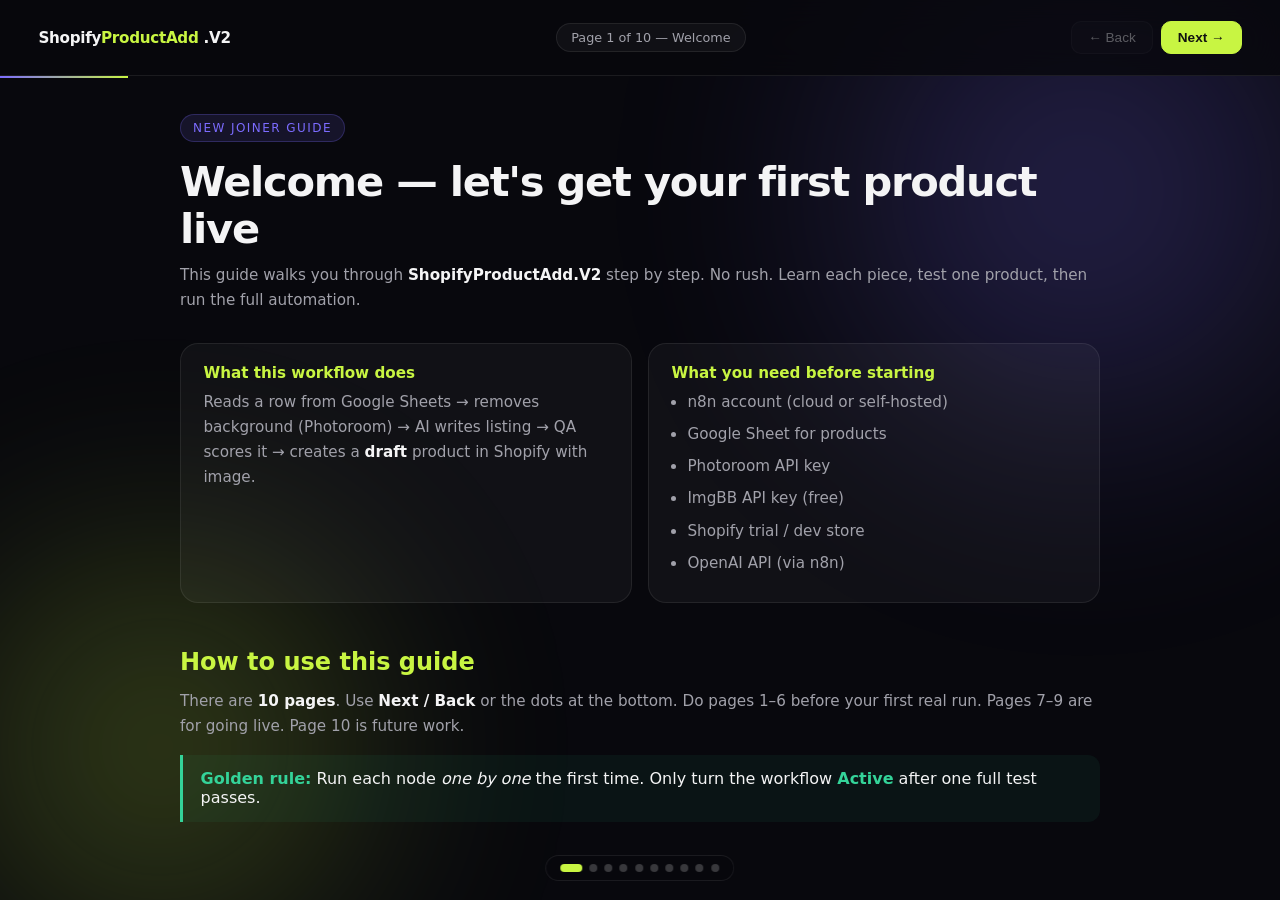
==== docs/n8n-onboarding-guide.html @ 2338f3da "Add multi-page HTML onboarding guide for n8n workflow new joiners 10-page interactive guide: sheet s" ====
<!DOCTYPE html>
<html lang="en">
<head>
  <meta charset="UTF-8">
  <meta name="viewport" content="width=device-width, initial-scale=1.0">
  <title>ShopifyProductAdd.V2 — New Joiner Guide</title>
  <style>
    :root {
      --bg: #08080d;
      --card: rgba(255,255,255,0.04);
      --card-hover: rgba(255,255,255,0.07);
      --text: #f4f4f5;
      --muted: #a1a1aa;
      --accent: #c8f542;
      --accent2: #7c6cff;
      --accent3: #ff6b9d;
      --warn: #fbbf24;
      --ok: #34d399;
      --err: #f87171;
      --border: rgba(255,255,255,0.08);
      --radius: 18px;
      --font: system-ui, -apple-system, "Segoe UI", Roboto, sans-serif;
      --nav-h: 76px;
      --ease: cubic-bezier(0.22, 1, 0.36, 1);
      --slide-dur: 0.55s;
    }
    *, *::before, *::after { box-sizing: border-box; margin: 0; padding: 0; }
    html { scroll-behavior: smooth; }
    body {
      font-family: var(--font);
      background: var(--bg);
      color: var(--text);
      overflow: hidden;
      height: 100vh;
      -webkit-font-smoothing: antialiased;
    }
    .bg-glow {
      position: fixed; inset: 0; pointer-events: none; z-index: 0;
    }
    .bg-glow::before, .bg-glow::after {
      content: ""; position: absolute; border-radius: 50%;
      filter: blur(110px); opacity: 0.32;
      animation: float 20s ease-in-out infinite;
    }
    .bg-glow::before {
      width: 55vw; height: 55vw; top: -18%; right: -12%;
      background: radial-gradient(circle, var(--accent2), transparent 70%);
    }
    .bg-glow::after {
      width: 45vw; height: 45vw; bottom: -15%; left: -10%;
      background: radial-gradient(circle, var(--accent), transparent 70%);
      animation-delay: -8s;
    }
    @keyframes float {
      0%, 100% { transform: translate(0, 0) scale(1); }
      50% { transform: translate(3%, -4%) scale(1.05); }
    }
    nav.top {
      position: fixed; top: 0; left: 0; right: 0; height: var(--nav-h);
      display: flex; align-items: center; justify-content: space-between;
      padding: 0 clamp(1rem, 3vw, 2.5rem);
      background: rgba(8,8,13,0.82);
      backdrop-filter: blur(16px);
      border-bottom: 1px solid var(--border);
      z-index: 100;
    }
    .logo { font-weight: 700; font-size: 0.95rem; letter-spacing: -0.02em; }
    .logo span { color: var(--accent); }
    .page-indicator {
      font-size: 0.8rem; color: var(--muted);
      background: var(--card); padding: 0.4rem 0.9rem;
      border-radius: 999px; border: 1px solid var(--border);
    }
    .nav-btns { display: flex; gap: 0.5rem; }
    .nav-btns button {
      background: var(--card); border: 1px solid var(--border);
      color: var(--text); padding: 0.5rem 1rem; border-radius: 10px;
      cursor: pointer; font-size: 0.85rem; transition: 0.2s var(--ease);
    }
    .nav-btns button:hover { background: var(--card-hover); border-color: rgba(255,255,255,0.15); }
    .nav-btns button.primary { background: var(--accent); color: #111; border-color: var(--accent); font-weight: 600; }
    .nav-btns button:disabled { opacity: 0.35; cursor: not-allowed; }

    .slides-wrap {
      position: relative; height: 100vh; padding-top: var(--nav-h);
      z-index: 1;
    }
    .slide {
      position: absolute; inset: var(--nav-h) 0 0 0;
      padding: clamp(1.2rem, 3vw, 3rem);
      overflow-y: auto;
      opacity: 0; visibility: hidden;
      transform: translateX(40px);
      transition: opacity var(--slide-dur) var(--ease),
                  transform var(--slide-dur) var(--ease),
                  visibility var(--slide-dur);
    }
    .slide.active {
      opacity: 1; visibility: visible; transform: translateX(0);
    }
    .slide.exit-left { transform: translateX(-40px); }

    .slide-inner { max-width: 920px; margin: 0 auto; }
    h1 {
      font-size: clamp(1.8rem, 4vw, 2.6rem);
      letter-spacing: -0.03em; line-height: 1.15;
      margin-bottom: 0.6rem;
      animation: fadeUp 0.7s var(--ease) both;
    }
    h2 {
      font-size: clamp(1.2rem, 2.5vw, 1.5rem);
      color: var(--accent); margin: 1.8rem 0 0.8rem;
      animation: fadeUp 0.7s var(--ease) 0.1s both;
    }
    h3 { font-size: 1rem; margin: 1.2rem 0 0.5rem; color: var(--text); }
    p, li { line-height: 1.65; color: var(--muted); font-size: 0.95rem; }
    p { margin-bottom: 0.9rem; animation: fadeUp 0.7s var(--ease) 0.15s both; }
    ul, ol { margin: 0.5rem 0 1rem 1.4rem; }
    li { margin-bottom: 0.45rem; animation: fadeUp 0.6s var(--ease) both; }
    li:nth-child(2) { animation-delay: 0.05s; }
    li:nth-child(3) { animation-delay: 0.1s; }
    li:nth-child(4) { animation-delay: 0.15s; }
    li:nth-child(5) { animation-delay: 0.2s; }
    @keyframes fadeUp {
      from { opacity: 0; transform: translateY(16px); }
      to { opacity: 1; transform: translateY(0); }
    }

    .hero-tag {
      display: inline-block; font-size: 0.75rem; text-transform: uppercase;
      letter-spacing: 0.12em; color: var(--accent2);
      background: rgba(124,108,255,0.12); padding: 0.35rem 0.75rem;
      border-radius: 999px; margin-bottom: 1rem;
      border: 1px solid rgba(124,108,255,0.25);
    }
    .card {
      background: var(--card); border: 1px solid var(--border);
      border-radius: var(--radius); padding: 1.2rem 1.4rem;
      margin: 1rem 0; transition: 0.25s var(--ease);
    }
    .card:hover { background: var(--card-hover); border-color: rgba(255,255,255,0.12); }
    .card h3 { margin-top: 0; color: var(--accent); font-size: 0.95rem; }
    .grid-2 { display: grid; grid-template-columns: repeat(auto-fit, minmax(260px, 1fr)); gap: 1rem; }
    .grid-4 { display: grid; grid-template-columns: repeat(auto-fit, minmax(200px, 1fr)); gap: 1rem; }

    .step-num {
      width: 36px; height: 36px; border-radius: 10px;
      background: linear-gradient(135deg, var(--accent2), var(--accent3));
      display: flex; align-items: center; justify-content: center;
      font-weight: 700; font-size: 0.9rem; color: #fff; margin-bottom: 0.6rem;
    }
    .badge {
      display: inline-block; font-size: 0.72rem; font-weight: 600;
      padding: 0.2rem 0.55rem; border-radius: 6px; margin-right: 0.35rem;
    }
    .badge-ok { background: rgba(52,211,153,0.15); color: var(--ok); }
    .badge-warn { background: rgba(251,191,36,0.15); color: var(--warn); }
    .badge-err { background: rgba(248,113,113,0.15); color: var(--err); }
    .badge-info { background: rgba(124,108,255,0.15); color: var(--accent2); }

    code {
      font-family: ui-monospace, "Cascadia Code", monospace;
      font-size: 0.82rem; background: rgba(0,0,0,0.35);
      padding: 0.15rem 0.45rem; border-radius: 6px;
      color: #e4e4e7; word-break: break-all;
    }
    pre {
      background: rgba(0,0,0,0.4); border: 1px solid var(--border);
      border-radius: 12px; padding: 1rem; overflow-x: auto;
      font-size: 0.8rem; line-height: 1.5; color: #d4d4d8;
      margin: 0.8rem 0;
    }
    table {
      width: 100%; border-collapse: collapse; font-size: 0.85rem;
      margin: 1rem 0;
    }
    th, td {
      text-align: left; padding: 0.65rem 0.8rem;
      border-bottom: 1px solid var(--border);
    }
    th { color: var(--text); font-weight: 600; }
    td { color: var(--muted); }

    .flow {
      display: flex; flex-wrap: wrap; align-items: center; gap: 0.4rem;
      margin: 1rem 0; font-size: 0.8rem;
    }
    .flow span {
      background: var(--card); border: 1px solid var(--border);
      padding: 0.4rem 0.7rem; border-radius: 8px; color: var(--text);
    }
    .flow .arrow { color: var(--accent); font-weight: bold; }

    .dots {
      position: fixed; bottom: 1.2rem; left: 50%; transform: translateX(-50%);
      display: flex; gap: 0.45rem; z-index: 100;
      background: rgba(8,8,13,0.85); padding: 0.5rem 0.9rem;
      border-radius: 999px; border: 1px solid var(--border);
      backdrop-filter: blur(12px);
    }
    .dot {
      width: 8px; height: 8px; border-radius: 50%;
      background: rgba(255,255,255,0.2); cursor: pointer;
      transition: 0.25s var(--ease);
    }
    .dot.active { background: var(--accent); width: 22px; border-radius: 4px; }

    .callout {
      border-left: 3px solid var(--warn);
      background: rgba(251,191,36,0.06);
      padding: 0.9rem 1.1rem; border-radius: 0 12px 12px 0;
      margin: 1rem 0;
    }
    .callout strong { color: var(--warn); }
    .callout-ok { border-color: var(--ok); background: rgba(52,211,153,0.06); }
    .callout-ok strong { color: var(--ok); }

    .progress-bar {
      position: fixed; top: var(--nav-h); left: 0; height: 2px;
      background: linear-gradient(90deg, var(--accent2), var(--accent));
      transition: width 0.4s var(--ease); z-index: 101;
    }

    @media (max-width: 640px) {
      .nav-btns button { padding: 0.45rem 0.7rem; font-size: 0.78rem; }
      .page-indicator { display: none; }
    }
  </style>
</head>
<body>
  <div class="bg-glow"></div>
  <div class="progress-bar" id="progressBar"></div>

  <nav class="top">
    <div class="logo">Shopify<span>ProductAdd</span> .V2</div>
    <div class="page-indicator" id="pageLabel">Page 1 of 10</div>
    <div class="nav-btns">
      <button id="prevBtn" disabled>← Back</button>
      <button id="nextBtn" class="primary">Next →</button>
    </div>
  </nav>

  <div class="slides-wrap">

    <!-- PAGE 1: Welcome -->
    <section class="slide active" data-title="Welcome">
      <div class="slide-inner">
        <div class="hero-tag">New joiner guide</div>
        <h1>Welcome — let's get your first product live</h1>
        <p>This guide walks you through <strong style="color:var(--text)">ShopifyProductAdd.V2</strong> step by step. No rush. Learn each piece, test one product, then run the full automation.</p>

        <div class="grid-2">
          <div class="card">
            <h3>What this workflow does</h3>
            <p style="margin:0">Reads a row from Google Sheets → removes background (Photoroom) → AI writes listing → QA scores it → creates a <strong style="color:var(--text)">draft</strong> product in Shopify with image.</p>
          </div>
          <div class="card">
            <h3>What you need before starting</h3>
            <ul style="margin:0.5rem 0 0 1rem">
              <li>n8n account (cloud or self-hosted)</li>
              <li>Google Sheet for products</li>
              <li>Photoroom API key</li>
              <li>ImgBB API key (free)</li>
              <li>Shopify trial / dev store</li>
              <li>OpenAI API (via n8n)</li>
            </ul>
          </div>
        </div>

        <h2>How to use this guide</h2>
        <p>There are <strong style="color:var(--text)">10 pages</strong>. Use <strong style="color:var(--text)">Next / Back</strong> or the dots at the bottom. Do pages 1–6 before your first real run. Pages 7–9 are for going live. Page 10 is future work.</p>

        <div class="callout callout-ok">
          <strong>Golden rule:</strong> Run each node <em>one by one</em> the first time. Only turn the workflow <strong>Active</strong> after one full test passes.
        </div>
      </div>
    </section>

    <!-- PAGE 2: Download files & Shopify template -->
    <section class="slide" data-title="Downloads">
      <div class="slide-inner">
        <div class="hero-tag">Page 2 — Get your files</div>
        <h1>Download what you need first</h1>
        <p>Before touching n8n, grab these from the repo and Shopify.</p>

        <h2>From this repo (GitHub)</h2>
        <table>
          <tr><th>File</th><th>Why</th></tr>
          <tr><td><code>ShopifyProductAdd.V2.json</code></td><td>The n8n workflow — import this</td></tr>
          <tr><td><code>sheet-input-template.csv</code></td><td>Example headers + one test row</td></tr>
          <tr><td><code>docs/SHEET-COLUMNS-AND-BATCH-GUIDE.md</code></td><td>Column reference (optional read)</td></tr>
        </table>

        <h2>Shopify built-in product CSV template</h2>
        <ol>
          <li>Log in to your <strong style="color:var(--text)">Shopify Admin</strong> (trial store is fine).</li>
          <li>Go to <strong style="color:var(--text)">Products</strong> → click <strong style="color:var(--text)">Import</strong>.</li>
          <li>Click <strong style="color:var(--text)">Download CSV template</strong> — Shopify gives you their full export format with every column.</li>
          <li>Open that CSV in <strong style="color:var(--text)">Google Sheets</strong> (File → Import → Upload).</li>
          <li>Rename the tab to <code>product_template</code> — the workflow expects this name.</li>
        </ol>

        <div class="callout">
          <strong>Do not delete columns blindly.</strong> Shopify's template has 40+ columns. Most are for shipping, tax, Google Shopping, variants. Our workflow only uses a handful. <strong>Hide</strong> what you don't need — don't delete unless you're sure.
        </div>
      </div>
    </section>

    <!-- PAGE 3: Google Sheet setup -->
    <section class="slide" data-title="Google Sheet">
      <div class="slide-inner">
        <div class="hero-tag">Page 3 — Sheet setup</div>
        <h1>Set up your Google Sheet</h1>
        <p>Row 1 = headers. Row 2+ = your products. The workflow triggers when you enter or change <strong style="color:var(--text)">Price</strong>.</p>

        <h2>Columns you MUST keep (do not delete)</h2>
        <table>
          <tr><th>Column</th><th>You type?</th><th>Notes</th></tr>
          <tr><td>SKU</td><td>Yes</td><td>Unique per product — workflow finds rows by SKU</td></tr>
          <tr><td>Product image URL</td><td>Yes</td><td>Public image link (lazcdn, etc.)</td></tr>
          <tr><td>Description</td><td>Yes</td><td>Raw facts — AI must not invent specs</td></tr>
          <tr><td>Price</td><td>Yes</td><td><strong>Trigger column</strong> — enter last when testing</td></tr>
          <tr><td>Title</td><td>Optional</td><td>AI overwrites with better title</td></tr>
          <tr><td>Vendor</td><td>Recommended</td><td>Brand name</td></tr>
          <tr><td>Product category</td><td>Recommended</td><td>Plain text: <code>Casual Wear</code> — never <code>=Casual Wear</code></td></tr>
          <tr><td>Inventory quantity</td><td>Optional</td><td>Stock count</td></tr>
          <tr><td>Status</td><td>Optional</td><td>Use <code>draft</code></td></tr>
          <tr><td>QA Status</td><td>Workflow</td><td>Add header if missing — PASS / FAIL</td></tr>
          <tr><td>AI Score</td><td>Workflow</td><td>Add header if missing — 0–100</td></tr>
          <tr><td>Generated Image URL</td><td>Workflow</td><td>ImgBB link after processing</td></tr>
          <tr><td>Shopify Image URL</td><td>Workflow</td><td>cdn.shopify.com link</td></tr>
          <tr><td>Shopify Product URL</td><td>Workflow</td><td>Your store product page</td></tr>
          <tr><td>URL handle</td><td>Workflow</td><td>Product slug</td></tr>
          <tr><td>Tags, SEO title, SEO description, Image alt text</td><td>Workflow</td><td>AI writes these</td></tr>
        </table>

        <h2>Hide unused columns (recommended)</h2>
        <ol>
          <li>Select columns you don't use (Google Shopping, Option2/3, Barcode, Compare-at price, etc.).</li>
          <li>Right-click → <strong style="color:var(--text)">Hide column</strong>.</li>
          <li>Your data stays safe. Sheet looks clean. You can unhide anytime.</li>
        </ol>

        <div class="callout callout-ok">
          <strong>Why hide instead of delete?</strong> If you ever re-export from Shopify, those columns come back anyway. Hiding is safer and keeps compatibility.
        </div>

        <h2>First test row (row 2)</h2>
        <pre>SKU: TEST-001
Description: Men's royal blue casual shirt. Cotton blend. Long sleeve.
Product image URL: https://...(your public image link)
Vendor: TestBrand
Product category: Men > Shirts > Casual
Inventory quantity: 10
Status: draft
Price: (leave empty until you're ready to trigger)</pre>
      </div>
    </section>

    <!-- PAGE 4: 4-step credentials -->
    <section class="slide" data-title="4 Credentials">
      <div class="slide-inner">
        <div class="hero-tag">Page 4 — Connect everything</div>
        <h1>4-step credential setup</h1>
        <p>Do these in order. Each takes about 5–10 minutes. You only do this once (re-do after re-importing the workflow JSON).</p>

        <div class="grid-2">
          <div class="card">
            <div class="step-num">1</div>
            <h3>Google Sheets</h3>
            <ol>
              <li>n8n → <strong style="color:var(--text)">Credentials</strong> → New → Google Sheets OAuth2</li>
              <li>Sign in with the Google account that owns the sheet</li>
              <li>Open <strong style="color:var(--text)">Google Sheets Trigger</strong> node → select your credential</li>
              <li>Pick document <code>product_template</code> and sheet tab</li>
              <li>Trigger column: <strong style="color:var(--text)">Price</strong></li>
              <li>Reconnect same credential on all <strong style="color:var(--text)">Update row in sheet</strong> nodes</li>
            </ol>
          </div>

          <div class="card">
            <div class="step-num">2</div>
            <h3>Photoroom (background removal)</h3>
            <ol>
              <li>Get API key from <a href="https://www.photoroom.com/api" style="color:var(--accent2)">photoroom.com/api</a></li>
              <li>n8n → Credentials → <strong style="color:var(--text)">Header Auth</strong></li>
              <li>Header name: <code>x-api-key</code> → Value: your key</li>
              <li>Open <strong style="color:var(--text)">HTTP Request</strong> (Photoroom node) → attach credential</li>
            </ol>
          </div>

          <div class="card">
            <div class="step-num">3</div>
            <h3>ImgBB (image hosting)</h3>
            <ol>
              <li>Free key at <a href="https://api.imgbb.com/" style="color:var(--accent2)">api.imgbb.com</a></li>
              <li>Open <strong style="color:var(--text)">HTTP Request1</strong> node</li>
              <li>Query parameter <code>key</code> → replace <code>REPLACE_IMGBB_KEY</code></li>
              <li><strong style="color:var(--warn)">Important:</strong> Re-import resets this — fix every time you import JSON</li>
            </ol>
          </div>

          <div class="card">
            <div class="step-num">4</div>
            <h3>Shopify (trial store)</h3>
            <ol>
              <li>Create free trial at <a href="https://www.shopify.com/uk/free-trial" style="color:var(--accent2)">shopify.com</a></li>
              <li>Admin → Settings → Apps → Develop apps → Create app</li>
              <li>Scopes: <code>read_products</code>, <code>write_products</code>, <code>read_inventory</code>, <code>write_inventory</code></li>
              <li>Install app → copy Admin API token OR use OAuth in n8n</li>
              <li>Connect on: <strong style="color:var(--text)">Create a product</strong>, <strong style="color:var(--text)">Upload image to Shopify</strong>, <strong style="color:var(--text)">Update price, SKU and image link</strong></li>
              <li>Change store URL <code>8kqexi-2j</code> to YOUR store slug in HTTP nodes</li>
            </ol>
          </div>
        </div>

        <div class="callout">
          <strong>OpenAI:</strong> Connect on <strong>Analyze image</strong>, <strong>Message a model</strong>, and <strong>Message a model1</strong> (QA). n8n Cloud can use built-in OpenAI credentials.
        </div>
      </div>
    </section>

    <!-- PAGE 5: Import workflow -->
    <section class="slide" data-title="Import">
      <div class="slide-inner">
        <div class="hero-tag">Page 5 — Import workflow</div>
        <h1>Import ShopifyProductAdd.V2 into n8n</h1>
        <ol>
          <li>Download <code>ShopifyProductAdd.V2.json</code> from the repo <strong style="color:var(--text)">main</strong> branch (latest).</li>
          <li>n8n → <strong style="color:var(--text)">Workflows</strong> → <strong style="color:var(--text)">Import from File</strong></li>
          <li>Select the JSON file</li>
          <li>Every node with a red warning needs a credential reconnected</li>
          <li>Fix ImgBB key (step 3 from previous page)</li>
          <li>Fix Shopify store URLs if your store is not <code>8kqexi-2j</code></li>
          <li>Read the yellow <strong style="color:var(--text)">Setup Instructions</strong> sticky note on the canvas</li>
        </ol>

        <h2>Workflow map (high level)</h2>
        <div class="flow">
          <span>Sheet Trigger</span><span class="arrow">→</span>
          <span>Validate</span><span class="arrow">→</span>
          <span>Photoroom</span><span class="arrow">→</span>
          <span>Analyze image</span><span class="arrow">→</span>
          <span>ImgBB</span><span class="arrow">→</span>
          <span>AI Listing</span><span class="arrow">→</span>
          <span>Update sheet</span><span class="arrow">→</span>
          <span>AI QA</span><span class="arrow">→</span>
          <span>IF ≥90?</span>
        </div>
        <div class="flow" style="margin-top:0.5rem">
          <span style="border-color:var(--ok)">TRUE → Shopify create + image + sheet</span>
          <span class="arrow">|</span>
          <span style="border-color:var(--err)">FALSE → Update QA Failed (human review)</span>
        </div>

        <div class="callout callout-ok">
          <strong>Keep workflow Inactive</strong> until you finish the node-by-node test on page 6.
        </div>
      </div>
    </section>

    <!-- PAGE 6: Run one by one -->
    <section class="slide" data-title="Node by node">
      <div class="slide-inner">
        <div class="hero-tag">Page 6 — Learning mode</div>
        <h1>Run each node one by one (first time)</h1>
        <p>This is how you learn the workflow and catch errors early. Use <strong style="color:var(--text)">Execute workflow</strong> from the trigger, or click a node → <strong style="color:var(--text)">Execute previous nodes</strong>.</p>

        <table>
          <tr><th>#</th><th>Node</th><th>What to check</th></tr>
          <tr><td>1</td><td>Google Sheets Trigger</td><td>Pin test data OR enter Price in sheet. SKU + image URL present.</td></tr>
          <tr><td>2</td><td>Code in JavaScript</td><td>Green. <code>validated_sku</code>, <code>validated_image_url</code> in output.</td></tr>
          <tr><td>3</td><td>HTTP Request (Photoroom)</td><td>Binary <code>data</code> output. Image with white background.</td></tr>
          <tr><td>4</td><td>Analyze image</td><td>JSON with <code>verified_facts</code>. Input = Binary, field <code>data</code>.</td></tr>
          <tr><td>5</td><td>Restore image binary</td><td>Passes binary through for ImgBB.</td></tr>
          <tr><td>6</td><td>HTTP Request1 (ImgBB)</td><td><code>data.url</code> = <code>https://i.ibb.co/...</code></td></tr>
          <tr><td>7</td><td>Message a model</td><td>Listing JSON: title, description_html, tags, seo fields.</td></tr>
          <tr><td>8</td><td>Update row in sheet</td><td>Sheet row updated by SKU. Title, Description filled.</td></tr>
          <tr><td>9</td><td>Message a model1 (QA)</td><td><code>quality_score</code> number. Read <code>issues</code> array.</td></tr>
          <tr><td>10</td><td>Update row in sheet2</td><td>AI Score + QA Status (PASS/FAIL) in sheet.</td></tr>
          <tr><td>11</td><td>If</td><td>Score ≥ 90 → top output. Below 90 → bottom (QA Failed).</td></tr>
          <tr><td>12</td><td>Create a product</td><td>Only if PASS. Product ID returned. Status = draft.</td></tr>
          <tr><td>13</td><td>Download ImgBB for Shopify</td><td>Binary file output. Response format = <strong>File</strong>.</td></tr>
          <tr><td>14</td><td>Prepare Shopify image upload</td><td><code>bytes</code> &gt; 0, long <code>attachment</code> string.</td></tr>
          <tr><td>15</td><td>Upload image to Shopify</td><td>JSON body with attachment. Returns <code>image.src</code> on cdn.shopify.com.</td></tr>
          <tr><td>16</td><td>Update row in sheet1</td><td>Shopify URLs written. QA Status = PASS or PASS_NO_IMAGE.</td></tr>
        </table>

        <div class="callout">
          <strong>Tip:</strong> If a node fails, fix it before moving on. Open the node → <strong>Output</strong> tab → read the error. Use browser DevTools console for Code node <code>console.log</code> output.
        </div>
      </div>
    </section>

    <!-- PAGE 7: Run full workflow -->
    <section class="slide" data-title="Full run">
      <div class="slide-inner">
        <div class="hero-tag">Page 7 — Go live (one product)</div>
        <h1>Run the full workflow at once</h1>
        <p>After every node passed individually, you're ready for a real end-to-end run.</p>

        <h2>Step-by-step</h2>
        <ol>
          <li>Fill row 2 in Google Sheet — everything <strong style="color:var(--text)">except Price</strong>.</li>
          <li>In n8n, make sure workflow is still <strong style="color:var(--text)">Inactive</strong> for manual test OR Active for auto trigger.</li>
          <li>Enter <strong style="color:var(--text)">Price</strong> in the sheet (e.g. <code>29.99</code>).</li>
          <li>Wait ~1 minute (trigger polls Price column).</li>
          <li>Watch n8n <strong style="color:var(--text)">Executions</strong> tab — should show full green path.</li>
          <li>Check sheet: QA Status, AI Score, Generated Image URL, Shopify URLs.</li>
          <li>Check Shopify Admin → Products → your draft product with image.</li>
        </ol>

        <h2>When to turn workflow Active</h2>
        <div class="card">
          <p style="margin:0">Toggle <strong style="color:var(--text)">Active</strong> only after <span class="badge badge-ok">one full PASS</span>. Then each Price change on a new row auto-runs the workflow.</p>
        </div>

        <h2>Batch products (later)</h2>
        <p>Add many rows with unique SKUs. Enter Price <strong style="color:var(--text)">one row at a time</strong>. Wait for each run to finish before triggering the next. Safer for credits and debugging.</p>
      </div>
    </section>

    <!-- PAGE 8: Human QA -->
    <section class="slide" data-title="Human QA">
      <div class="slide-inner">
        <div class="hero-tag">Page 8 — Human QA (the part people miss)</div>
        <h1>What happens when QA fails?</h1>
        <p>Not every run creates a Shopify product. That's intentional — it's your safety net.</p>

        <h2>QA Status meanings</h2>
        <table>
          <tr><th>QA Status</th><th>AI Score</th><th>What happened</th><th>Your action</th></tr>
          <tr><td><span class="badge badge-ok">PASS</span></td><td>≥ 90</td><td>Shopify draft created with image</td><td>Review in Shopify, publish when ready</td></tr>
          <tr><td><span class="badge badge-warn">PASS_NO_IMAGE</span></td><td>≥ 90</td><td>Product created but image missing on CDN</td><td>Check Upload image node; re-run or add image manually</td></tr>
          <tr><td><span class="badge badge-err">FAIL</span></td><td>&lt; 90</td><td>No Shopify product. <strong>Update QA Failed</strong> node ran.</td><td><strong>Human review required</strong></td></tr>
        </table>

        <h2>Human QA checklist (when FAIL)</h2>
        <ol>
          <li>Open sheet row — read <strong style="color:var(--text)">AI Score</strong> and check listing columns (Title, Description, SEO fields).</li>
          <li>In n8n, open <strong style="color:var(--text)">Message a model1</strong> output → find <code>issues</code> array. This tells you what the AI flagged.</li>
          <li>Common fixes:
            <ul>
              <li>Description too vague → add real specs (material, fit, size) in sheet Description</li>
              <li>AI invented details → tighten Description to facts only</li>
              <li>Bad image → use a clearer Product image URL</li>
              <li>Wrong category → fix Product category (plain text, no formula errors)</li>
            </ul>
          </li>
          <li>Clear <strong style="color:var(--text)">QA Status</strong> and <strong style="color:var(--text)">AI Score</strong> cells.</li>
          <li>Change <strong style="color:var(--text)">Price</strong> slightly (e.g. 29.99 → 30.00) to re-trigger the whole workflow.</li>
        </ol>

        <div class="callout">
          <strong>Skip logic:</strong> If a row already has <span class="badge badge-ok">PASS</span> and score ≥ 90, the workflow <strong>skips</strong> it — no duplicate Shopify product. Clear QA fields if you need a full re-run.
        </div>

        <h2>Who does human QA?</h2>
        <p>A team member reviews FAIL rows before re-running. This is not automated — someone reads the <code>issues</code>, fixes the sheet, and triggers again. Think of it as your editorial gate before products go to Shopify.</p>
      </div>
    </section>

    <!-- PAGE 9: Debugging -->
    <section class="slide" data-title="Debugging">
      <div class="slide-inner">
        <div class="hero-tag">Page 9 — Debug like a pro</div>
        <h1>Debugging & making the workflow flawless</h1>

        <h2>Common errors & fixes</h2>
        <table>
          <tr><th>Error</th><th>Cause</th><th>Fix</th></tr>
          <tr>
            <td>OpenAI URL timeout</td>
            <td>Analyze image using ImgBB URL</td>
            <td>Input Type = <strong>Binary File</strong>, field <code>data</code> from Photoroom</td>
          </tr>
          <tr>
            <td>422 corrupt image</td>
            <td>Bad base64 or JSON.stringify double encoding</td>
            <td>Use latest JSON. Download node = File format. Upload = JSON object expression</td>
          </tr>
          <tr>
            <td>efbfbd in hex (not valid image)</td>
            <td>Code node downloaded image as UTF-8 text</td>
            <td>Use <strong>Download ImgBB for Shopify</strong> HTTP node (File), not Code download</td>
          </tr>
          <tr>
            <td>Shopify timeout on src URL</td>
            <td>Shopify can't fetch i.ibb.co</td>
            <td>Use attachment upload (Prepare → base64 → Upload JSON)</td>
          </tr>
          <tr>
            <td>Product category #ERROR</td>
            <td>Sheet formula <code>=Casual Wear</code></td>
            <td>Type plain text or <code>="Casual Wear"</code></td>
          </tr>
          <tr>
            <td>Row not updating</td>
            <td>SKU missing or mismatch</td>
            <td>Every row needs unique SKU. Match column = SKU on all sheet nodes</td>
          </tr>
          <tr>
            <td>ImgBB key missing</td>
            <td>Re-import reset placeholder</td>
            <td>Replace <code>REPLACE_IMGBB_KEY</code> in HTTP Request1</td>
          </tr>
        </table>

        <h2>Debug workflow (every time something breaks)</h2>
        <ol>
          <li>n8n → <strong style="color:var(--text)">Executions</strong> → click the failed run</li>
          <li>Find the <span class="badge badge-err">red</span> node — read full error message</li>
          <li>Click node → <strong style="color:var(--text)">Input</strong> tab — was data missing upstream?</li>
          <li>Click node → <strong style="color:var(--text)">Output</strong> tab — what did it actually return?</li>
          <li>For HTTP nodes: check status code, response body</li>
          <li>For Code nodes: add <code>console.log()</code> → open browser DevTools (F12) → Console</li>
          <li>Fix one node → re-run from that point → don't activate until green end-to-end</li>
        </ol>

        <h2>Why Upload uses JSON (not Form-Data)</h2>
        <p>Shopify's <code>images.json</code> API expects JSON: <code>{ "image": { "attachment": "base64..." } }</code>. Form-Data is for ImgBB upload. Different APIs, different body types — both are correct for their step.</p>

        <div class="callout callout-ok">
          <strong>Flawless checklist:</strong>
          All credentials connected → ImgBB key set → one node-by-node PASS → one full run PASS → then Active → one product at a time → human reviews every FAIL.
        </div>
      </div>
    </section>

    <!-- PAGE 10: Future work -->
    <section class="slide" data-title="Future">
      <div class="slide-inner">
        <div class="hero-tag">Page 10 — Future work</div>
        <h1>What's next & roadmap</h1>
        <p>You now have a working V2 pipeline. Here's what the team may add later.</p>

        <div class="grid-2">
          <div class="card">
            <h3>Short term</h3>
            <ul>
              <li>Slack/email alert when QA Status = FAIL</li>
              <li>Human QA dashboard tab in Google Sheet</li>
              <li>Bulk import trigger (schedule + loop all rows)</li>
              <li>Auto-retry failed image upload once</li>
            </ul>
          </div>
          <div class="card">
            <h3>Medium term</h3>
            <ul>
              <li>Multi-variant products (sizes/colours)</li>
              <li>Compare-at price & sale badges</li>
              <li>Google Shopping column mapping</li>
              <li>Collection auto-assign in Shopify</li>
            </ul>
          </div>
          <div class="card">
            <h3>Long term</h3>
            <ul>
              <li>Replace n8n with Node.js + Next.js app</li>
              <li>SQLite cache for images & listings</li>
              <li>AI image generation (no supplier photo needed)</li>
              <li>Full scrape → CSV → Shopify pipeline</li>
            </ul>
          </div>
          <div class="card">
            <h3>Your job as new joiner</h3>
            <ul>
              <li>Get one product to PASS end-to-end</li>
              <li>Document any new errors you hit</li>
              <li>Never delete sheet columns — hide them</li>
              <li>Review every FAIL before re-running</li>
            </ul>
          </div>
        </div>

        <h2>Quick links</h2>
        <table>
          <tr><td><code>ShopifyProductAdd.V2.json</code></td><td>Workflow file — import into n8n</td></tr>
          <tr><td><code>sheet-input-template.csv</code></td><td>Minimal sheet example</td></tr>
          <tr><td><code>docs/N8N-FRESH-START-GUIDE.md</code></td><td>Detailed text reference</td></tr>
          <tr><td><code>docs/SHEET-COLUMNS-AND-BATCH-GUIDE.md</code></td><td>Columns, batch, skip logic</td></tr>
        </table>

        <div class="callout callout-ok" style="margin-top:1.5rem">
          <strong>You're ready.</strong> Go back to Page 4, connect your four credentials, and run your first test product. Good luck!
        </div>
      </div>
    </section>

  </div>

  <div class="dots" id="dots"></div>

  <script>
    const slides = document.querySelectorAll('.slide');
    const total = slides.length;
    let current = 0;
    const prevBtn = document.getElementById('prevBtn');
    const nextBtn = document.getElementById('nextBtn');
    const pageLabel = document.getElementById('pageLabel');
    const progressBar = document.getElementById('progressBar');
    const dotsContainer = document.getElementById('dots');

    slides.forEach((_, i) => {
      const d = document.createElement('div');
      d.className = 'dot' + (i === 0 ? ' active' : '');
      d.title = slides[i].dataset.title || `Page ${i + 1}`;
      d.addEventListener('click', () => goTo(i));
      dotsContainer.appendChild(d);
    });

    function goTo(index) {
      if (index < 0 || index >= total) return;
      const dir = index > current ? 1 : -1;
      slides[current].classList.remove('active');
      if (dir < 0) slides[current].classList.add('exit-left');
      setTimeout(() => slides[current].classList.remove('exit-left'), 50);

      current = index;
      slides[current].classList.add('active');

      prevBtn.disabled = current === 0;
      nextBtn.textContent = current === total - 1 ? 'Done ✓' : 'Next →';
      pageLabel.textContent = `Page ${current + 1} of ${total} — ${slides[current].dataset.title || ''}`;
      progressBar.style.width = `${((current + 1) / total) * 100}%`;

      document.querySelectorAll('.dot').forEach((d, i) => {
        d.classList.toggle('active', i === current);
      });

      slides[current].scrollTop = 0;
    }

    prevBtn.addEventListener('click', () => goTo(current - 1));
    nextBtn.addEventListener('click', () => {
      if (current < total - 1) goTo(current + 1);
    });

    document.addEventListener('keydown', (e) => {
      if (e.key === 'ArrowRight' || e.key === ' ') { e.preventDefault(); if (current < total - 1) goTo(current + 1); }
      if (e.key === 'ArrowLeft') { e.preventDefault(); if (current > 0) goTo(current - 1); }
    });

    goTo(0);
  </script>
</body>
</html>
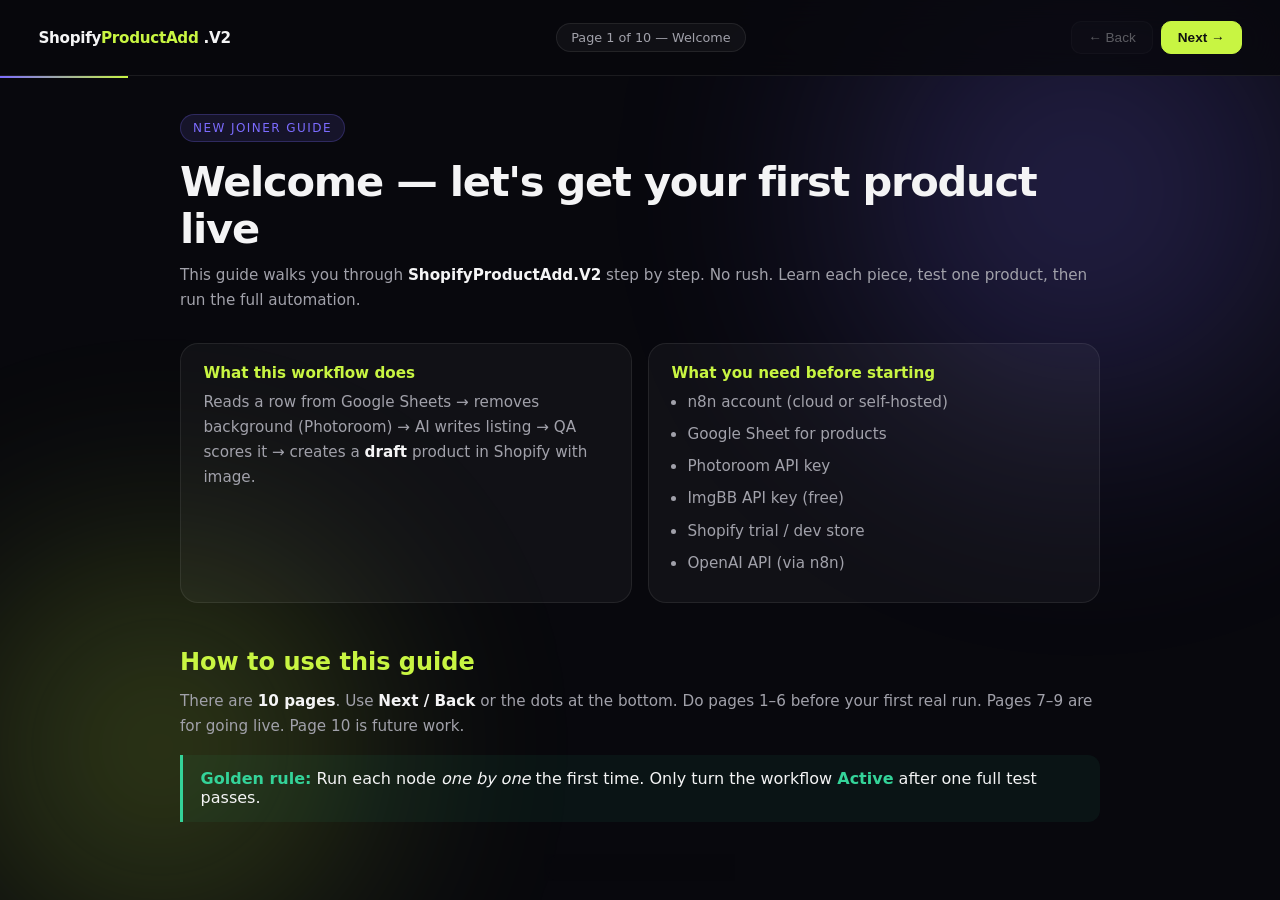
==== commit 02a2844f: "Rename workflow nodes with clear job titles - Message a model → AI write listing - Message a model1 " ====
--- a/docs/n8n-onboarding-guide.html
+++ b/docs/n8n-onboarding-guide.html
@@ -374,7 +374,7 @@
               <li>Open <strong style="color:var(--text)">Google Sheets Trigger</strong> node → select your credential</li>
               <li>Pick document <code>product_template</code> and sheet tab</li>
               <li>Trigger column: <strong style="color:var(--text)">Price</strong></li>
-              <li>Reconnect same credential on all <strong style="color:var(--text)">Update row in sheet</strong> nodes</li>
+              <li>Reconnect same credential on all <strong style="color:var(--text)">Update sheet</strong> nodes (listing, QA score, Shopify URLs, QA failed)</li>
             </ol>
           </div>
 
@@ -385,7 +385,7 @@
               <li>Get API key from <a href="https://www.photoroom.com/api" style="color:var(--accent2)">photoroom.com/api</a></li>
               <li>n8n → Credentials → <strong style="color:var(--text)">Header Auth</strong></li>
               <li>Header name: <code>x-api-key</code> → Value: your key</li>
-              <li>Open <strong style="color:var(--text)">HTTP Request</strong> (Photoroom node) → attach credential</li>
+              <li>Open <strong style="color:var(--text)">Remove background Photoroom</strong> → attach credential</li>
             </ol>
           </div>
 
@@ -394,7 +394,7 @@
             <h3>ImgBB (image hosting)</h3>
             <ol>
               <li>Free key at <a href="https://api.imgbb.com/" style="color:var(--accent2)">api.imgbb.com</a></li>
-              <li>Open <strong style="color:var(--text)">HTTP Request1</strong> node</li>
+              <li>Open <strong style="color:var(--text)">Upload to ImgBB</strong> node</li>
               <li>Query parameter <code>key</code> → replace <code>REPLACE_IMGBB_KEY</code></li>
               <li><strong style="color:var(--warn)">Important:</strong> Re-import resets this — fix every time you import JSON</li>
             </ol>
@@ -408,14 +408,17 @@
               <li>Admin → Settings → Apps → Develop apps → Create app</li>
               <li>Scopes: <code>read_products</code>, <code>write_products</code>, <code>read_inventory</code>, <code>write_inventory</code></li>
               <li>Install app → copy Admin API token OR use OAuth in n8n</li>
-              <li>Connect on: <strong style="color:var(--text)">Create a product</strong>, <strong style="color:var(--text)">Upload image to Shopify</strong>, <strong style="color:var(--text)">Update price, SKU and image link</strong></li>
+              <li>Connect on: <strong style="color:var(--text)">Create a product API</strong>, <strong style="color:var(--text)">Upload image to Shopify</strong>, <strong style="color:var(--text)">Update price, SKU and image link</strong></li>
               <li>Change store URL <code>8kqexi-2j</code> to YOUR store slug in HTTP nodes</li>
             </ol>
           </div>
         </div>
 
         <div class="callout">
-          <strong>OpenAI:</strong> Connect on <strong>Analyze image</strong>, <strong>Message a model</strong>, and <strong>Message a model1</strong> (QA). n8n Cloud can use built-in OpenAI credentials.
+          <strong>OpenAI (3 AI nodes — not “Message a model 2/3”):</strong><br>
+          1. <strong>Analyze image</strong> — vision (what’s in the photo?)<br>
+          2. <strong>AI write listing</strong> — title, description, SEO, tags<br>
+          3. <strong>AI QA score listing</strong> — quality score 0–100 + issues list
         </div>
       </div>
     </section>
@@ -469,21 +472,21 @@
         <table>
           <tr><th>#</th><th>Node</th><th>What to check</th></tr>
           <tr><td>1</td><td>Google Sheets Trigger</td><td>Pin test data OR enter Price in sheet. SKU + image URL present.</td></tr>
-          <tr><td>2</td><td>Code in JavaScript</td><td>Green. <code>validated_sku</code>, <code>validated_image_url</code> in output.</td></tr>
-          <tr><td>3</td><td>HTTP Request (Photoroom)</td><td>Binary <code>data</code> output. Image with white background.</td></tr>
-          <tr><td>4</td><td>Analyze image</td><td>JSON with <code>verified_facts</code>. Input = Binary, field <code>data</code>.</td></tr>
+          <tr><td>2</td><td>Validate sheet row</td><td>Green. <code>validated_sku</code>, <code>validated_image_url</code> in output.</td></tr>
+          <tr><td>3</td><td>Remove background Photoroom</td><td>Binary <code>data</code> output. Image with white background.</td></tr>
+          <tr><td>4</td><td>Analyze image</td><td><strong>AI #1</strong> — vision JSON: color, material, verified_facts.</td></tr>
           <tr><td>5</td><td>Restore image binary</td><td>Passes binary through for ImgBB.</td></tr>
-          <tr><td>6</td><td>HTTP Request1 (ImgBB)</td><td><code>data.url</code> = <code>https://i.ibb.co/...</code></td></tr>
-          <tr><td>7</td><td>Message a model</td><td>Listing JSON: title, description_html, tags, seo fields.</td></tr>
-          <tr><td>8</td><td>Update row in sheet</td><td>Sheet row updated by SKU. Title, Description filled.</td></tr>
-          <tr><td>9</td><td>Message a model1 (QA)</td><td><code>quality_score</code> number. Read <code>issues</code> array.</td></tr>
-          <tr><td>10</td><td>Update row in sheet2</td><td>AI Score + QA Status (PASS/FAIL) in sheet.</td></tr>
-          <tr><td>11</td><td>If</td><td>Score ≥ 90 → top output. Below 90 → bottom (QA Failed).</td></tr>
-          <tr><td>12</td><td>Create a product</td><td>Only if PASS. Product ID returned. Status = draft.</td></tr>
+          <tr><td>6</td><td>Upload to ImgBB</td><td><code>data.url</code> = <code>https://i.ibb.co/...</code></td></tr>
+          <tr><td>7</td><td>AI write listing</td><td><strong>AI #2</strong> — listing JSON: title, description_html, tags, SEO.</td></tr>
+          <tr><td>8</td><td>Update sheet listing</td><td>Writes Title, Description, Tags, SEO to sheet.</td></tr>
+          <tr><td>9</td><td>AI QA score listing</td><td><strong>AI #3</strong> — <code>quality_score</code> + <code>issues</code> array.</td></tr>
+          <tr><td>10</td><td>Update sheet QA score</td><td>AI Score + QA Status (PASS/FAIL) in sheet.</td></tr>
+          <tr><td>11</td><td>QA score check 90</td><td>Score ≥ 90 → Shopify path. Below 90 → human QA failed.</td></tr>
+          <tr><td>12</td><td>Create a product API → Create a product</td><td>Only if PASS. HTTP POST with <code>status: draft</code>. Output status must be draft (not active).</td></tr>
           <tr><td>13</td><td>Download ImgBB for Shopify</td><td>Binary file output. Response format = <strong>File</strong>.</td></tr>
           <tr><td>14</td><td>Prepare Shopify image upload</td><td><code>bytes</code> &gt; 0, long <code>attachment</code> string.</td></tr>
           <tr><td>15</td><td>Upload image to Shopify</td><td>JSON body with attachment. Returns <code>image.src</code> on cdn.shopify.com.</td></tr>
-          <tr><td>16</td><td>Update row in sheet1</td><td>Shopify URLs written. QA Status = PASS or PASS_NO_IMAGE.</td></tr>
+          <tr><td>16</td><td>Update sheet Shopify URLs</td><td>Shopify URLs written. QA Status = PASS or PASS_NO_IMAGE.</td></tr>
         </table>
 
         <div class="callout">
@@ -538,7 +541,7 @@
         <h2>Human QA checklist (when FAIL)</h2>
         <ol>
           <li>Open sheet row — read <strong style="color:var(--text)">AI Score</strong> and check listing columns (Title, Description, SEO fields).</li>
-          <li>In n8n, open <strong style="color:var(--text)">Message a model1</strong> output → find <code>issues</code> array. This tells you what the AI flagged.</li>
+          <li>In n8n, open <strong style="color:var(--text)">AI QA score listing</strong> output → find <code>issues</code> array. This tells you what the AI flagged.</li>
           <li>Common fixes:
             <ul>
               <li>Description too vague → add real specs (material, fit, size) in sheet Description</li>
@@ -602,7 +605,7 @@
           <tr>
             <td>ImgBB key missing</td>
             <td>Re-import reset placeholder</td>
-            <td>Replace <code>REPLACE_IMGBB_KEY</code> in HTTP Request1</td>
+            <td>Replace <code>REPLACE_IMGBB_KEY</code> in Upload to ImgBB</td>
           </tr>
         </table>
 
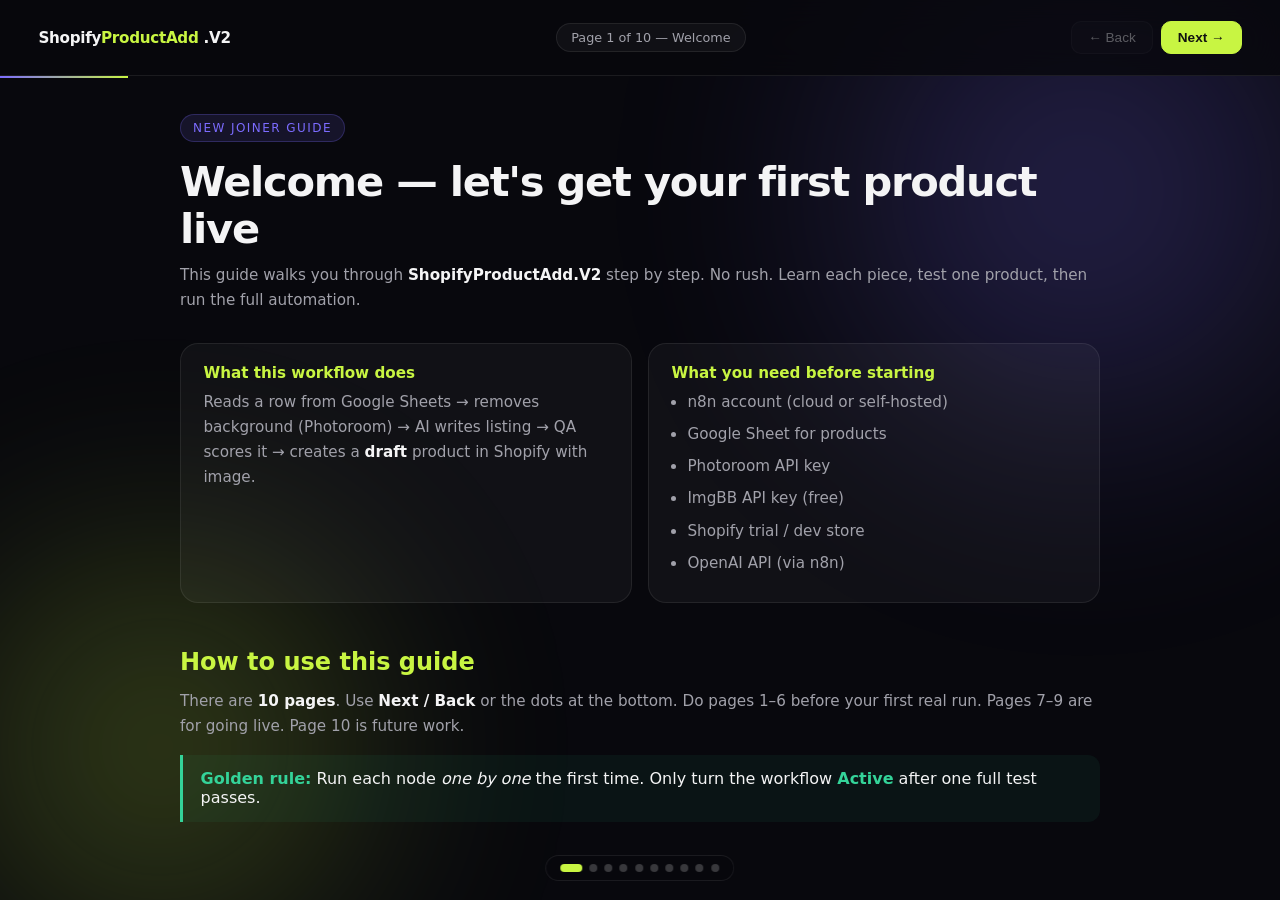
==== commit 9d64aec9: "Rename default sheet references to input_url / input_url.csv Replace product_template and product_te" ====
--- a/docs/n8n-onboarding-guide.html
+++ b/docs/n8n-onboarding-guide.html
@@ -297,7 +297,7 @@
           <li>Go to <strong style="color:var(--text)">Products</strong> → click <strong style="color:var(--text)">Import</strong>.</li>
           <li>Click <strong style="color:var(--text)">Download CSV template</strong> — Shopify gives you their full export format with every column.</li>
           <li>Open that CSV in <strong style="color:var(--text)">Google Sheets</strong> (File → Import → Upload).</li>
-          <li>Rename the tab to <code>product_template</code> — the workflow expects this name.</li>
+          <li>Rename the tab to <code>input_url</code> — the workflow expects this name.</li>
         </ol>
 
         <div class="callout">
@@ -372,7 +372,7 @@
               <li>n8n → <strong style="color:var(--text)">Credentials</strong> → New → Google Sheets OAuth2</li>
               <li>Sign in with the Google account that owns the sheet</li>
               <li>Open <strong style="color:var(--text)">Google Sheets Trigger</strong> node → select your credential</li>
-              <li>Pick document <code>product_template</code> and sheet tab</li>
+              <li>Pick document <code>input_url</code> and sheet tab</li>
               <li>Trigger column: <strong style="color:var(--text)">Price</strong></li>
               <li>Reconnect same credential on all <strong style="color:var(--text)">Update sheet</strong> nodes (listing, QA score, Shopify URLs, QA failed)</li>
             </ol>
